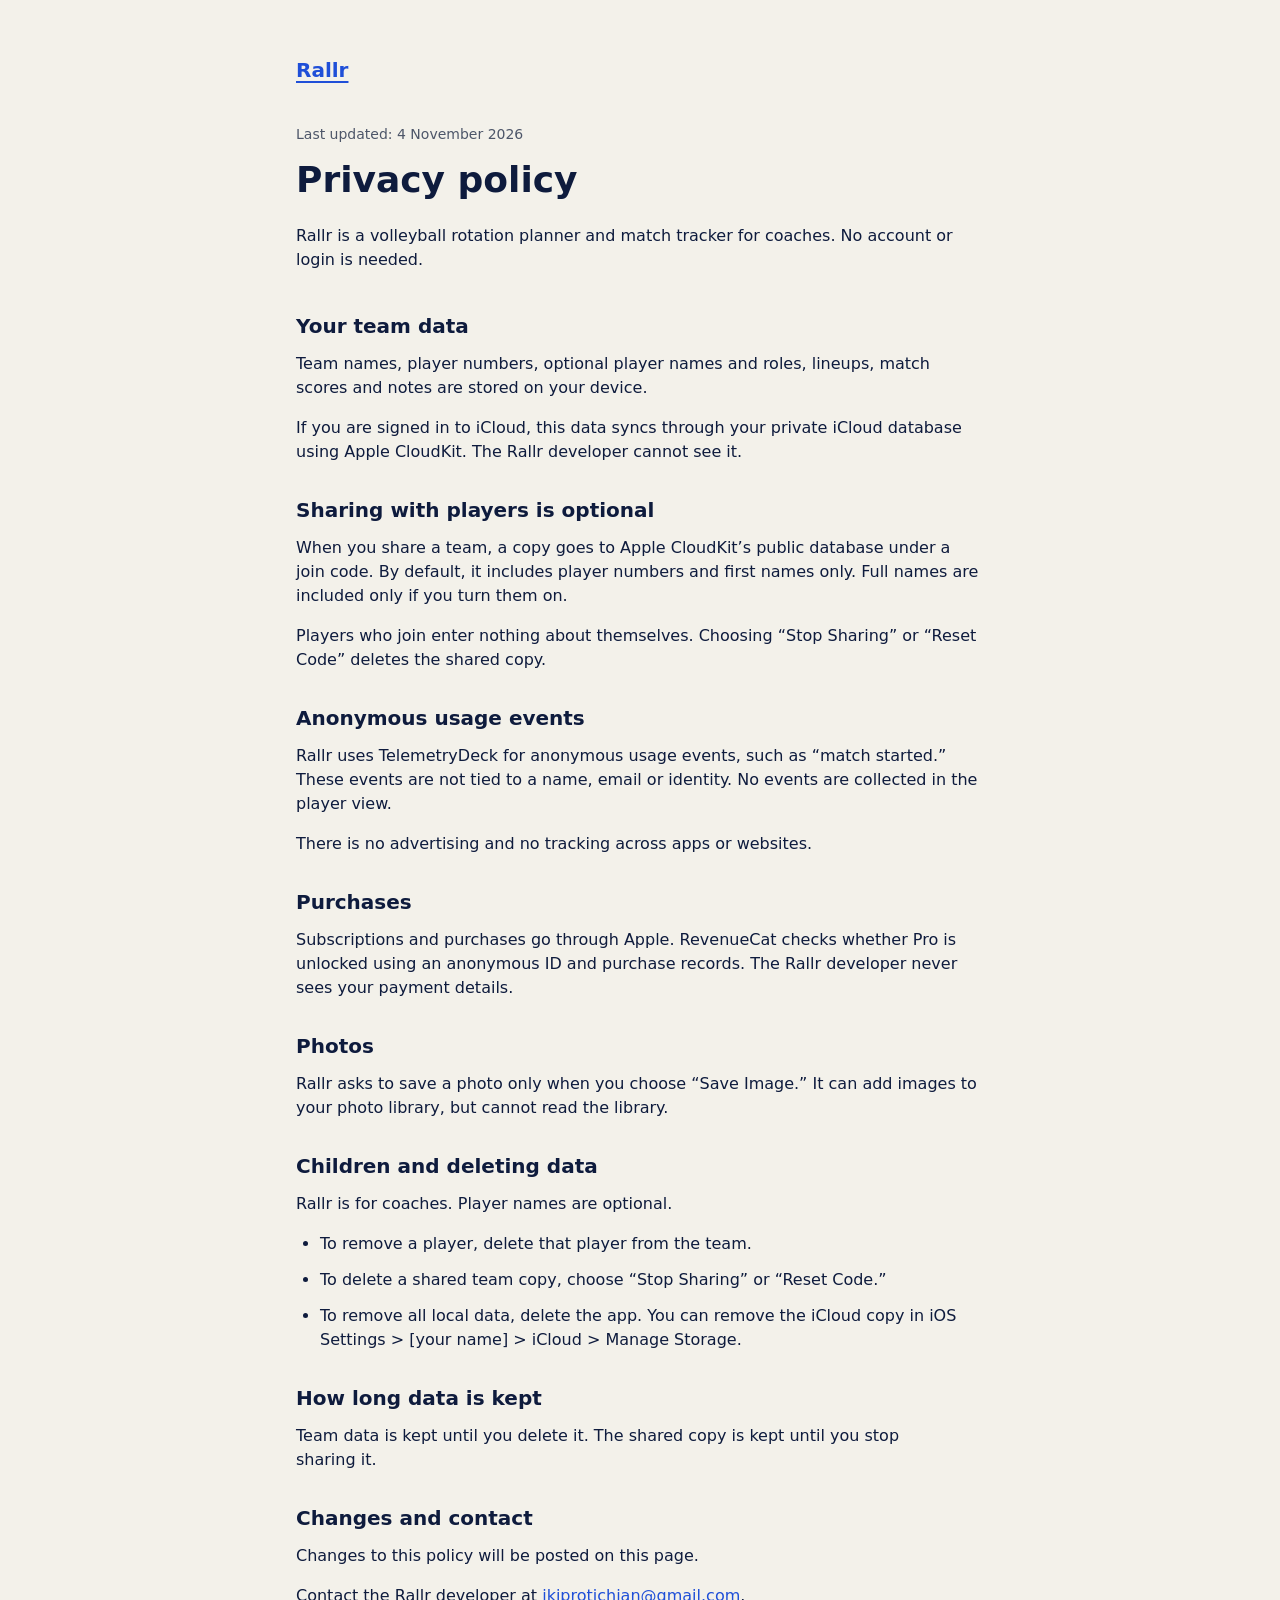
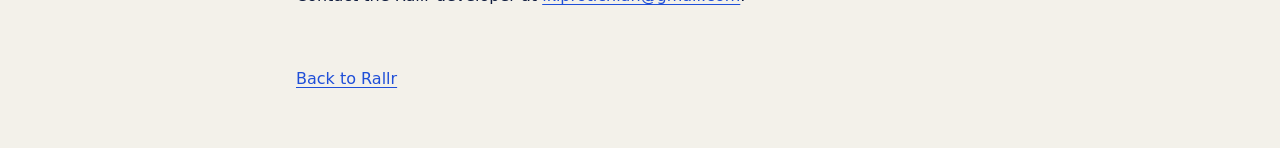
==== privacy/index.html @ 1c527f75 "Add Rallr privacy policy" ====
<!doctype html>
<html lang="en">
<head>
  <meta charset="utf-8">
  <meta name="viewport" content="width=device-width, initial-scale=1">
  <meta name="color-scheme" content="light dark">
  <meta name="description" content="How Rallr handles team data, optional sharing, analytics and purchases.">
  <meta name="referrer" content="no-referrer">
  <title>Privacy policy · Rallr</title>
  <link rel="stylesheet" href="styles.css">
</head>
<body>
  <a class="skip-link" href="#content">Skip to content</a>
  <main id="content">
    <header>
      <a class="brand" href="../">Rallr</a>
      <p class="updated">Last updated: <time datetime="2026-11-04">4 November 2026</time></p>
      <h1>Privacy policy</h1>
      <p>Rallr is a volleyball rotation planner and match tracker for coaches. No account or login is needed.</p>
    </header>

    <section aria-labelledby="team-data">
      <h2 id="team-data">Your team data</h2>
      <p>Team names, player numbers, optional player names and roles, lineups, match scores and notes are stored on your device.</p>
      <p>If you are signed in to iCloud, this data syncs through your private iCloud database using Apple CloudKit. The Rallr developer cannot see it.</p>
    </section>

    <section aria-labelledby="sharing">
      <h2 id="sharing">Sharing with players is optional</h2>
      <p>When you share a team, a copy goes to Apple CloudKit’s public database under a join code. By default, it includes player numbers and first names only. Full names are included only if you turn them on.</p>
      <p>Players who join enter nothing about themselves. Choosing “Stop Sharing” or “Reset Code” deletes the shared copy.</p>
    </section>

    <section aria-labelledby="analytics">
      <h2 id="analytics">Anonymous usage events</h2>
      <p>Rallr uses TelemetryDeck for anonymous usage events, such as “match started.” These events are not tied to a name, email or identity. No events are collected in the player view.</p>
      <p>There is no advertising and no tracking across apps or websites.</p>
    </section>

    <section aria-labelledby="purchases">
      <h2 id="purchases">Purchases</h2>
      <p>Subscriptions and purchases go through Apple. RevenueCat checks whether Pro is unlocked using an anonymous ID and purchase records. The Rallr developer never sees your payment details.</p>
    </section>

    <section aria-labelledby="photos">
      <h2 id="photos">Photos</h2>
      <p>Rallr asks to save a photo only when you choose “Save Image.” It can add images to your photo library, but cannot read the library.</p>
    </section>

    <section aria-labelledby="children">
      <h2 id="children">Children and deleting data</h2>
      <p>Rallr is for coaches. Player names are optional.</p>
      <ul>
        <li>To remove a player, delete that player from the team.</li>
        <li>To delete a shared team copy, choose “Stop Sharing” or “Reset Code.”</li>
        <li>To remove all local data, delete the app. You can remove the iCloud copy in iOS Settings &gt; [your name] &gt; iCloud &gt; Manage Storage.</li>
      </ul>
    </section>

    <section aria-labelledby="retention">
      <h2 id="retention">How long data is kept</h2>
      <p>Team data is kept until you delete it. The shared copy is kept until you stop sharing it.</p>
    </section>

    <section aria-labelledby="changes">
      <h2 id="changes">Changes and contact</h2>
      <p>Changes to this policy will be posted on this page.</p>
      <p>Contact the Rallr developer at <a href="mailto:ikiprotichian@gmail.com">ikiprotichian@gmail.com</a>.</p>
    </section>
    <footer><a href="../">Back to Rallr</a></footer>
  </main>
</body>
</html>
---- privacy/styles.css ----
:root {
  color-scheme: light dark;
  --background: #f3f1ea;
  --text: #0e1b3d;
  --muted: #4d5669;
  --link: #1f4fd8;
  --focus: #1f4fd8;
  font-family: system-ui, sans-serif;
  font-size: 100%;
}
* { box-sizing: border-box; }
body { margin: 0; background: var(--background); color: var(--text); }
main { max-width: 46rem; margin-inline: auto; padding: 3rem 1.5rem; }
header { margin-bottom: 2.5rem; }
.brand { font-size: 1.25rem; line-height: 1.75rem; font-weight: 700; }
.updated { color: var(--muted); font-size: .875rem; line-height: 1.25rem; margin-top: 2rem; }
h1 { font-size: 2.25rem; line-height: 2.5rem; margin: .75rem 0 1.5rem; }
h2 { font-size: 1.25rem; line-height: 1.75rem; margin: 0 0 .75rem; }
p, li { font-size: 1rem; line-height: 1.5rem; }
p { margin: 0 0 1rem; }
h1, h2 { text-wrap: balance; }
p, li { text-wrap: pretty; }
section { margin-top: 2rem; }
ul { padding-left: 1.5rem; margin: 0; }
li + li { margin-top: .75rem; }
a { color: var(--link); text-underline-offset: .2em; overflow-wrap: anywhere; }
a:hover { text-decoration-thickness: .125em; }
a:focus-visible { outline: .1875rem solid var(--focus); outline-offset: .25rem; border-radius: .125rem; }
footer { margin-top: 3rem; }
.brand, footer a { display: inline-flex; align-items: center; min-height: 2.75rem; }
.skip-link { position: absolute; top: .5rem; left: .5rem; padding: .75rem; background: var(--background); transform: translateY(-200%); }
.skip-link:focus { transform: translateY(0); }
@media (prefers-color-scheme: dark) {
  :root { --background: #181818; --text: #f3f1ea; --muted: #bbbfc9; --link: #9eb9ff; --focus: #ffc928; }
}
@media (max-width: 30rem) {
  main { padding: 2rem 1rem; }
  h1 { font-size: 1.875rem; line-height: 2.25rem; }
}
@media (prefers-contrast: more) {
  :root { --muted: var(--text); }
  a { text-decoration-thickness: .125em; }
}
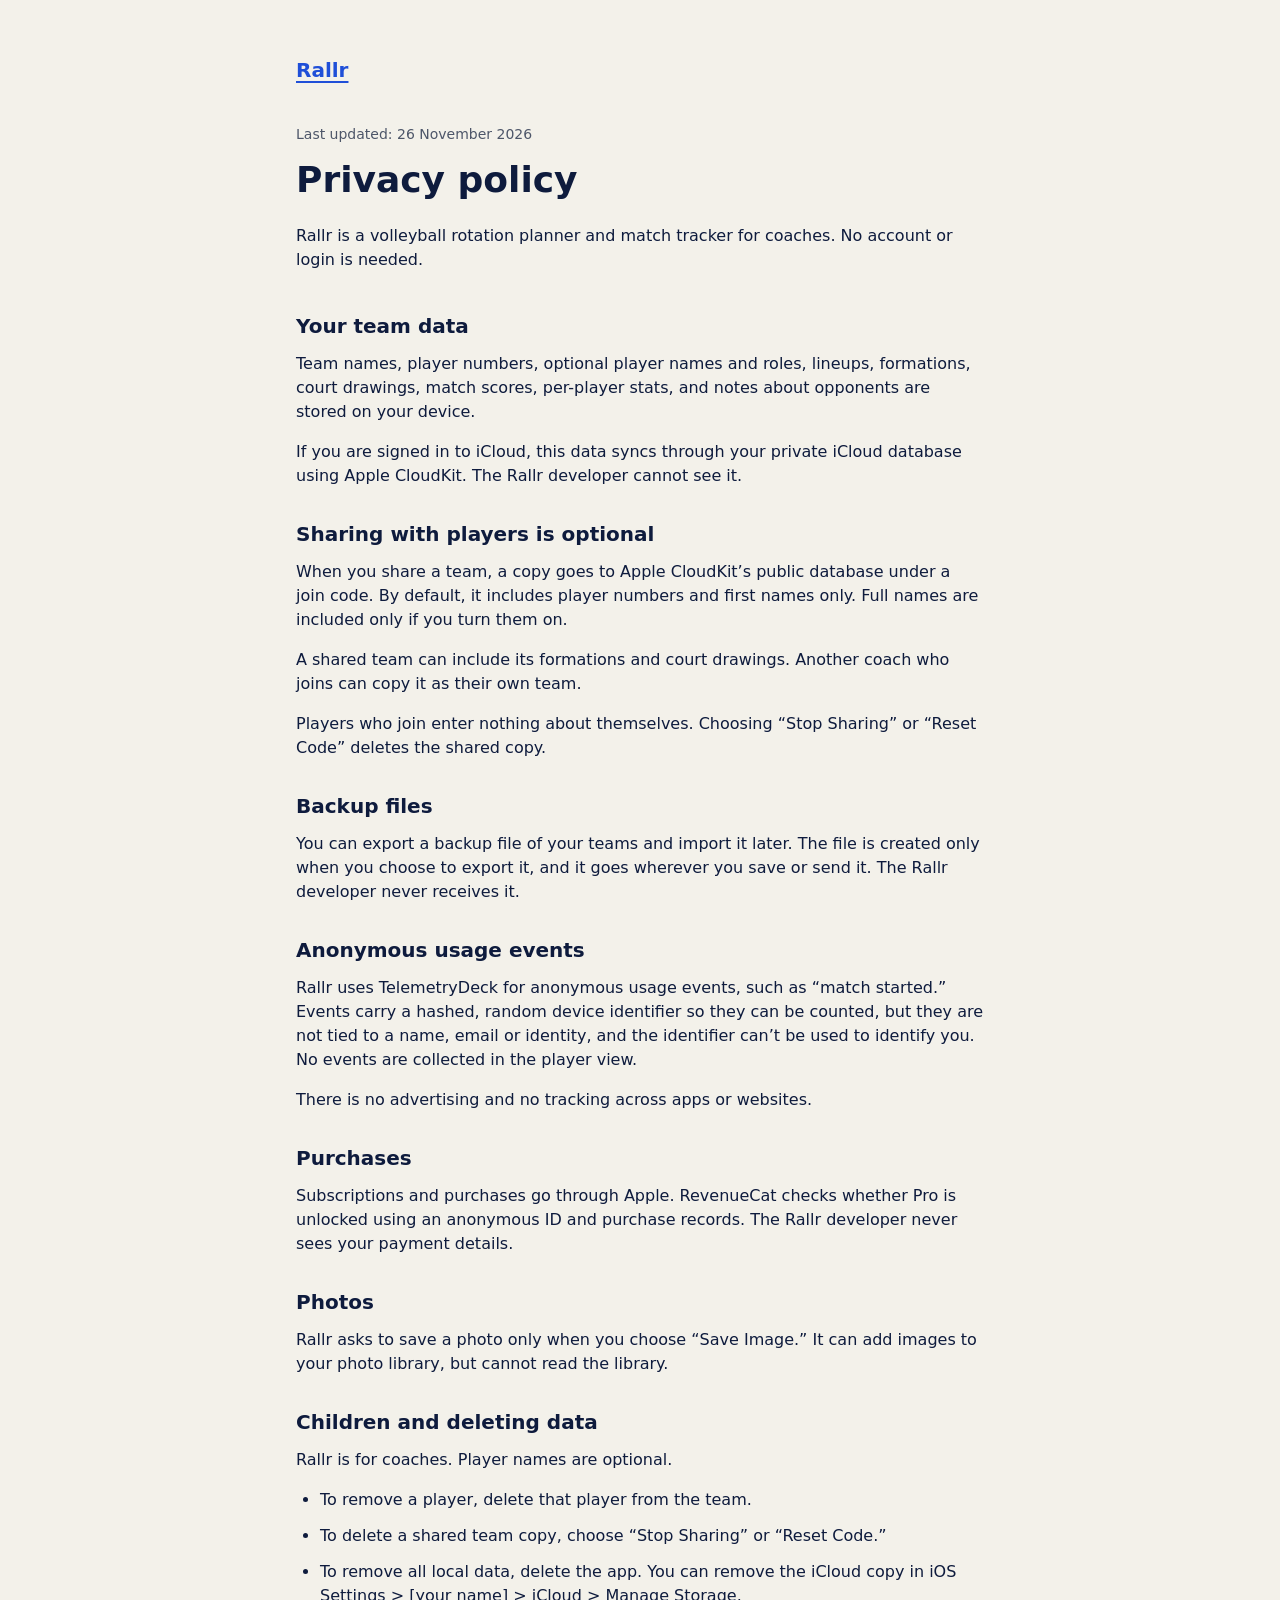
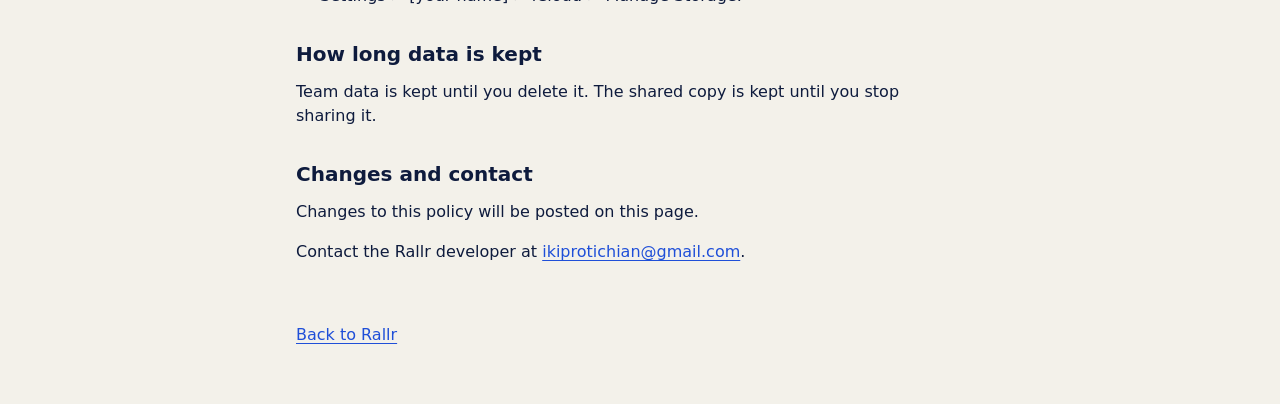
==== commit 39289971: "Update the privacy policy for Rallr 2.0" ====
--- a/privacy/index.html
+++ b/privacy/index.html
@@ -14,26 +14,32 @@
   <main id="content">
     <header>
       <a class="brand" href="../">Rallr</a>
-      <p class="updated">Last updated: <time datetime="2026-11-04">4 November 2026</time></p>
+      <p class="updated">Last updated: <time datetime="2026-11-26">26 November 2026</time></p>
       <h1>Privacy policy</h1>
       <p>Rallr is a volleyball rotation planner and match tracker for coaches. No account or login is needed.</p>
     </header>
 
     <section aria-labelledby="team-data">
       <h2 id="team-data">Your team data</h2>
-      <p>Team names, player numbers, optional player names and roles, lineups, match scores and notes are stored on your device.</p>
+      <p>Team names, player numbers, optional player names and roles, lineups, formations, court drawings, match scores, per-player stats, and notes about opponents are stored on your device.</p>
       <p>If you are signed in to iCloud, this data syncs through your private iCloud database using Apple CloudKit. The Rallr developer cannot see it.</p>
     </section>
 
     <section aria-labelledby="sharing">
       <h2 id="sharing">Sharing with players is optional</h2>
       <p>When you share a team, a copy goes to Apple CloudKit’s public database under a join code. By default, it includes player numbers and first names only. Full names are included only if you turn them on.</p>
+      <p>A shared team can include its formations and court drawings. Another coach who joins can copy it as their own team.</p>
       <p>Players who join enter nothing about themselves. Choosing “Stop Sharing” or “Reset Code” deletes the shared copy.</p>
+    </section>
+
+    <section aria-labelledby="backups">
+      <h2 id="backups">Backup files</h2>
+      <p>You can export a backup file of your teams and import it later. The file is created only when you choose to export it, and it goes wherever you save or send it. The Rallr developer never receives it.</p>
     </section>
 
     <section aria-labelledby="analytics">
       <h2 id="analytics">Anonymous usage events</h2>
-      <p>Rallr uses TelemetryDeck for anonymous usage events, such as “match started.” These events are not tied to a name, email or identity. No events are collected in the player view.</p>
+      <p>Rallr uses TelemetryDeck for anonymous usage events, such as “match started.” Events carry a hashed, random device identifier so they can be counted, but they are not tied to a name, email or identity, and the identifier can’t be used to identify you. No events are collected in the player view.</p>
       <p>There is no advertising and no tracking across apps or websites.</p>
     </section>
 
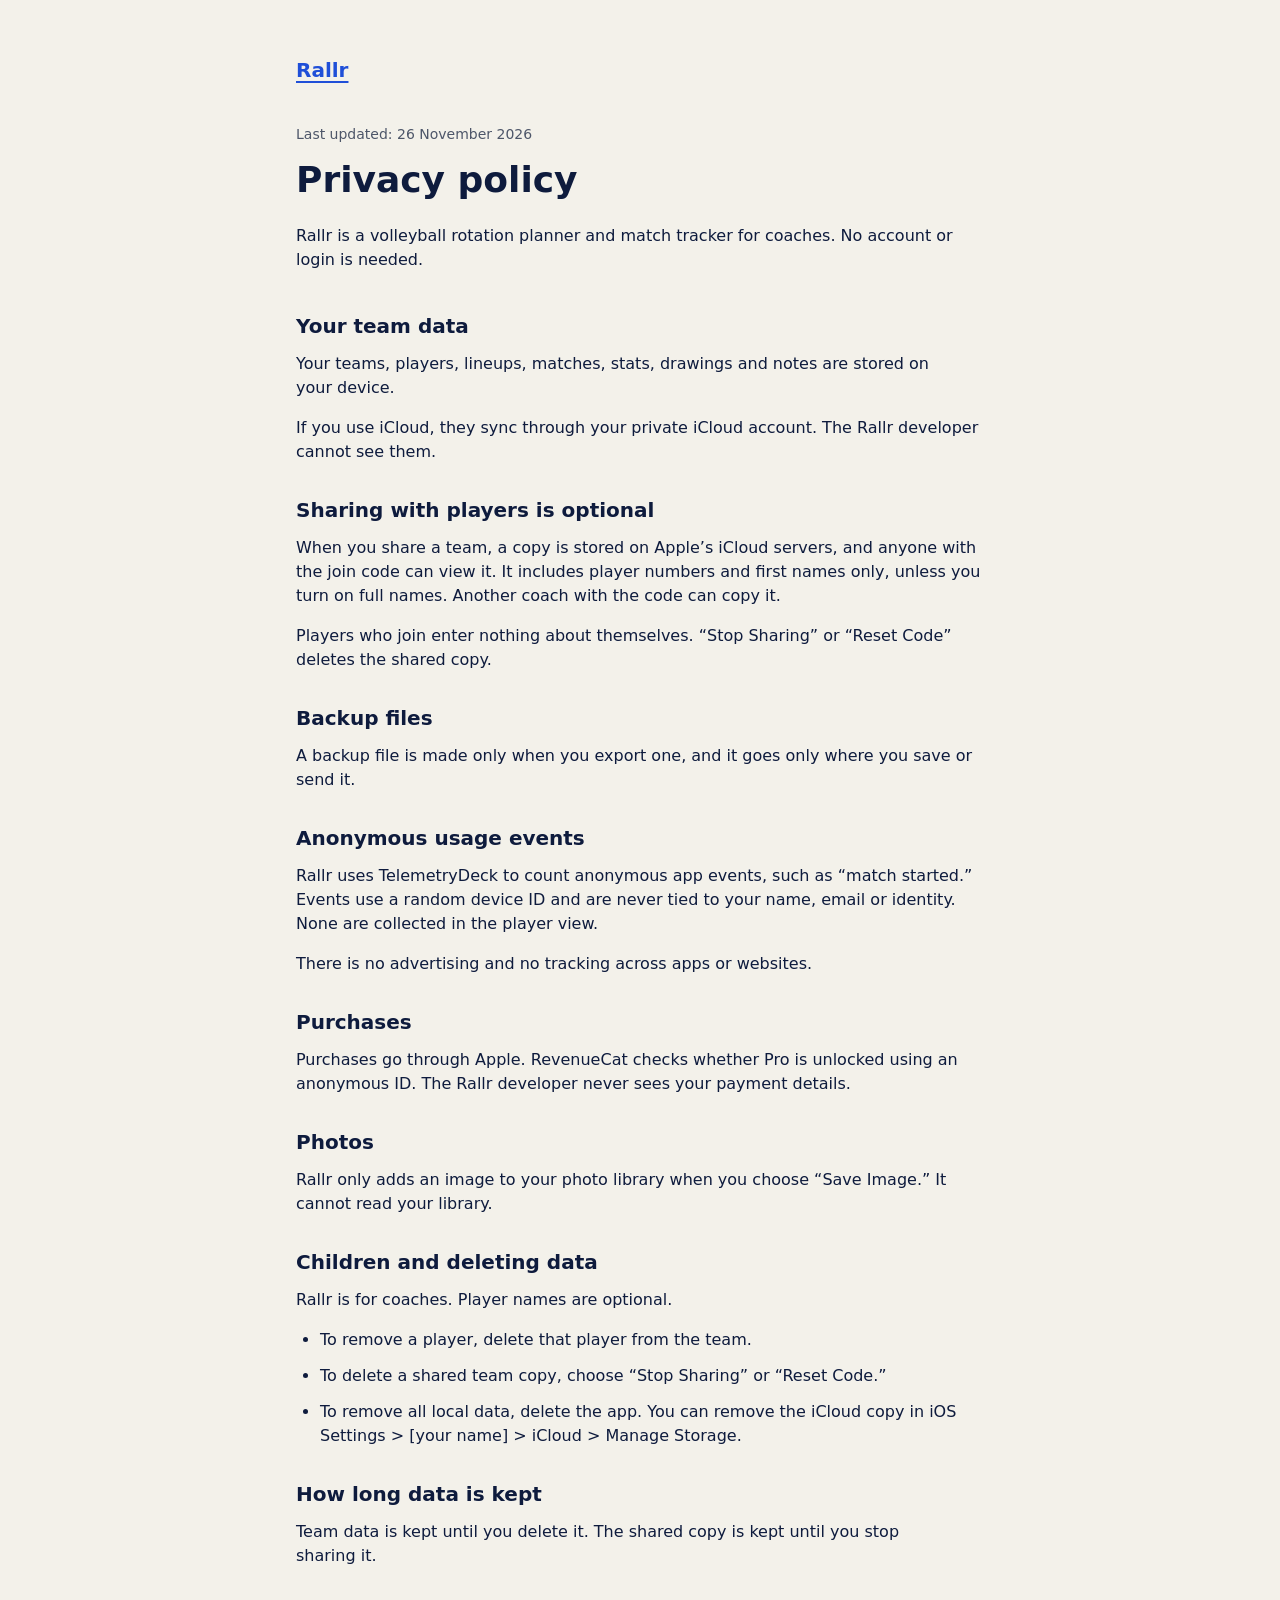
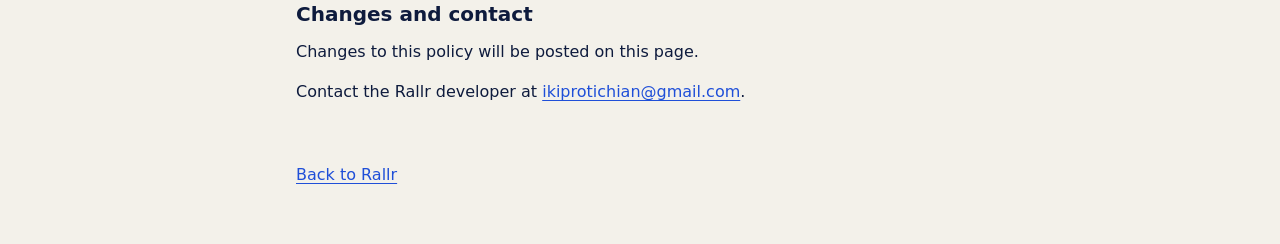
==== commit c9fe2130: "Shorten the privacy policy to what coaches need" ====
--- a/privacy/index.html
+++ b/privacy/index.html
@@ -21,36 +21,35 @@
 
     <section aria-labelledby="team-data">
       <h2 id="team-data">Your team data</h2>
-      <p>Team names, player numbers, optional player names and roles, lineups, formations, court drawings, match scores, per-player stats, and notes about opponents are stored on your device.</p>
-      <p>If you are signed in to iCloud, this data syncs through your private iCloud database using Apple CloudKit. The Rallr developer cannot see it.</p>
+      <p>Your teams, players, lineups, matches, stats, drawings and notes are stored on your device.</p>
+      <p>If you use iCloud, they sync through your private iCloud account. The Rallr developer cannot see them.</p>
     </section>
 
     <section aria-labelledby="sharing">
       <h2 id="sharing">Sharing with players is optional</h2>
-      <p>When you share a team, a copy goes to Apple CloudKit’s public database under a join code. By default, it includes player numbers and first names only. Full names are included only if you turn them on.</p>
-      <p>A shared team can include its formations and court drawings. Another coach who joins can copy it as their own team.</p>
-      <p>Players who join enter nothing about themselves. Choosing “Stop Sharing” or “Reset Code” deletes the shared copy.</p>
+      <p>When you share a team, a copy is stored on Apple’s iCloud servers, and anyone with the join code can view it. It includes player numbers and first names only, unless you turn on full names. Another coach with the code can copy it.</p>
+      <p>Players who join enter nothing about themselves. “Stop Sharing” or “Reset Code” deletes the shared copy.</p>
     </section>
 
     <section aria-labelledby="backups">
       <h2 id="backups">Backup files</h2>
-      <p>You can export a backup file of your teams and import it later. The file is created only when you choose to export it, and it goes wherever you save or send it. The Rallr developer never receives it.</p>
+      <p>A backup file is made only when you export one, and it goes only where you save or send it.</p>
     </section>
 
     <section aria-labelledby="analytics">
       <h2 id="analytics">Anonymous usage events</h2>
-      <p>Rallr uses TelemetryDeck for anonymous usage events, such as “match started.” Events carry a hashed, random device identifier so they can be counted, but they are not tied to a name, email or identity, and the identifier can’t be used to identify you. No events are collected in the player view.</p>
+      <p>Rallr uses TelemetryDeck to count anonymous app events, such as “match started.” Events use a random device ID and are never tied to your name, email or identity. None are collected in the player view.</p>
       <p>There is no advertising and no tracking across apps or websites.</p>
     </section>
 
     <section aria-labelledby="purchases">
       <h2 id="purchases">Purchases</h2>
-      <p>Subscriptions and purchases go through Apple. RevenueCat checks whether Pro is unlocked using an anonymous ID and purchase records. The Rallr developer never sees your payment details.</p>
+      <p>Purchases go through Apple. RevenueCat checks whether Pro is unlocked using an anonymous ID. The Rallr developer never sees your payment details.</p>
     </section>
 
     <section aria-labelledby="photos">
       <h2 id="photos">Photos</h2>
-      <p>Rallr asks to save a photo only when you choose “Save Image.” It can add images to your photo library, but cannot read the library.</p>
+      <p>Rallr only adds an image to your photo library when you choose “Save Image.” It cannot read your library.</p>
     </section>
 
     <section aria-labelledby="children">
